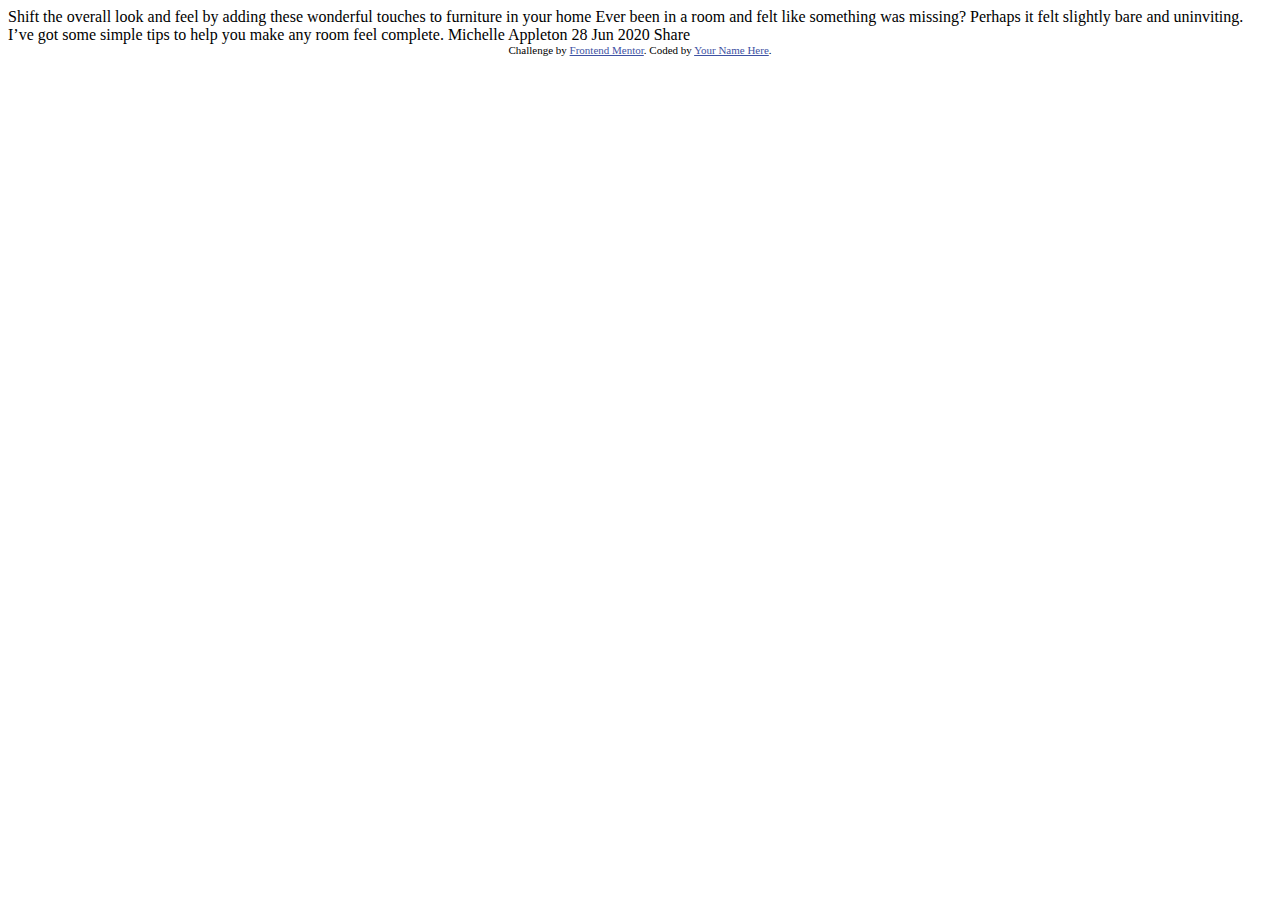
==== article-preview-component-master/index.html @ a97fe219 "add project" ====
<!DOCTYPE html>
<html lang="en">
<head>
  <meta charset="UTF-8">
  <meta name="viewport" content="width=device-width, initial-scale=1.0"> <!-- displays site properly based on user's device -->

  <link rel="icon" type="image/png" sizes="32x32" href="./images/favicon-32x32.png">
  
  <title>Frontend Mentor | Article preview component</title>

  <!-- Feel free to remove these styles or customise in your own stylesheet 👍 -->
  <style>
    .attribution { font-size: 11px; text-align: center; }
    .attribution a { color: hsl(228, 45%, 44%); }
  </style>
</head>
<body>

  Shift the overall look and feel by adding these wonderful 
  touches to furniture in your home

  Ever been in a room and felt like something was missing? Perhaps 
  it felt slightly bare and uninviting. I’ve got some simple tips 
  to help you make any room feel complete.

  Michelle Appleton
  28 Jun 2020

  Share
  
  <div class="attribution">
    Challenge by <a href="https://www.frontendmentor.io?ref=challenge" target="_blank">Frontend Mentor</a>. 
    Coded by <a href="#">Your Name Here</a>.
  </div>
</body>
</html>
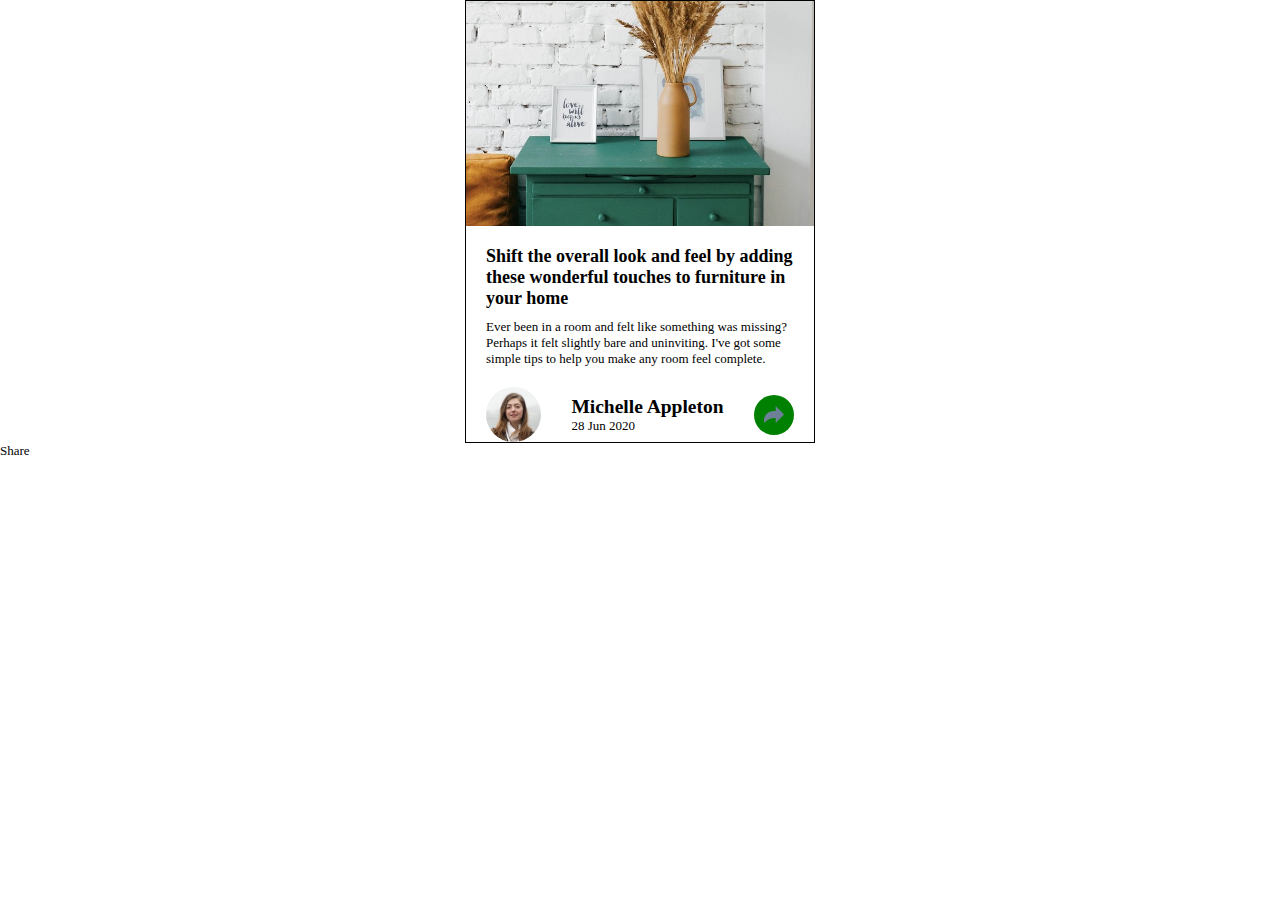
==== commit 86bba9cb: "working rough draft" ====
--- a/article-preview-component-master/index.html
+++ b/article-preview-component-master/index.html
@@ -3,34 +3,48 @@
 <head>
   <meta charset="UTF-8">
   <meta name="viewport" content="width=device-width, initial-scale=1.0"> <!-- displays site properly based on user's device -->
-
-  <link rel="icon" type="image/png" sizes="32x32" href="./images/favicon-32x32.png">
   
   <title>Frontend Mentor | Article preview component</title>
+  <link rel="stylesheet" href="style.css">
 
-  <!-- Feel free to remove these styles or customise in your own stylesheet 👍 -->
-  <style>
-    .attribution { font-size: 11px; text-align: center; }
-    .attribution a { color: hsl(228, 45%, 44%); }
-  </style>
 </head>
 <body>
-
-  Shift the overall look and feel by adding these wonderful 
-  touches to furniture in your home
-
-  Ever been in a room and felt like something was missing? Perhaps 
-  it felt slightly bare and uninviting. I’ve got some simple tips 
-  to help you make any room feel complete.
-
-  Michelle Appleton
-  28 Jun 2020
-
+  <div class="card">
+    <div class="hero">
+      <img src="images/drawers.jpg">
+    </div>
+    <div class="copy">
+      <h1 class="head-line">Shift the overall look and feel by adding these wonderful 
+        touches to furniture in your home</h1>
+      <p class="pitch">Ever been in a room and felt like something was missing? Perhaps 
+        it felt slightly bare and uninviting. I've got some simple tips 
+        to help you make any room feel complete.</p>
+      <div class="author-card">
+        <div class="avatar-frame author-info">
+          <img class="avatar" src="images/avatar-michelle.jpg" alt="author's profile image">
+        </div>
+        <div class="author-text-info author-info">
+          <h2 class="author-name">Michelle Appleton</h2>
+          <p class="article-date">28 Jun 2020</p>
+        </div>
+        <button class="share-frame show-share">
+          <img class="share-img show-share" src="images/icon-share.svg">
+        </button>
+      </div>
+      <div class="share-card toggle-off">
+        <div class="left share-info">
+          <p class="share-info">share</p>
+          <button class="share-info"><img  class="share-info" src="images/icon-facebook.svg" alt="share to facebook"></button>
+          <button class="share-info"><img  class="share-info" src="images/icon-twitter.svg" alt="share to twitter"></button>
+          <button class="share-info"><img  class="share-info" src="images/icon-pinterest.svg" alt="share to pinterest"></button>
+        </div>
+        <button class="share-frame share-info">
+          <img class="share-img share-info" src="images/icon-share.svg">
+        </button>
+      </div>
+    </div>
+  </div>
   Share
-  
-  <div class="attribution">
-    Challenge by <a href="https://www.frontendmentor.io?ref=challenge" target="_blank">Frontend Mentor</a>. 
-    Coded by <a href="#">Your Name Here</a>.
-  </div>
+  <script src="script.js"></script>
 </body>
 </html>--- a/article-preview-component-master/style.css
+++ b/article-preview-component-master/style.css
@@ -0,0 +1,121 @@
+* {
+    box-sizing: border-box;
+    padding: 0;
+    margin: 0;
+}
+
+:root {
+    --dark: hsl(217, 19%, 35%);
+    --dark-alt: hsl(214, 17%, 51%);
+    --light:hsl(212, 23%, 69%);
+    --light-alt: hsl(210, 46%, 95%)
+}
+
+@import url('https://fonts.googleapis.com/css2?family=Manrope:wght@400;500;700&display=swap');
+
+body {
+    font-size: 13px;
+    font-family: 'Manrope';
+}
+
+img {
+    width: 100%;
+}
+
+.head-line {
+    font-size: 18px;
+    font-weight: 700;
+    margin-bottom: 10px;
+}
+
+.pitch {
+    margin-bottom: 20px;
+}
+
+.card {
+    width: 350px;
+    margin: 0 auto;
+    border: 1px solid black;
+}
+
+.hero {
+    height: 225px;
+    display: block;
+    overflow: hidden;
+    margin-bottom: 20px;
+}
+
+.copy {
+    padding-left: 20px;
+    padding-right: 20px;
+    display: flex;
+    flex-direction: column;
+}
+
+.author-card {
+    display: flex;
+    flex-direction: row;
+    --card-size: 55px;
+    height: var(--card-size);
+    justify-content: space-between;
+    align-items: center;
+    position: relative;
+}
+
+.author-card > img {
+    object-fit: contain;
+}
+
+.avatar-frame {
+    border-radius: 50%;
+    overflow: hidden;
+    width: var(--card-size);
+    height: var(--card-size);
+}
+
+.share-frame {
+    background-color: green;
+    border-radius: 50%;
+    width: calc(var(--card-size) - 15px);
+    height: calc(var(--card-size) - 15px);
+    display: flex;
+    justify-content: center;
+    align-items: center;
+    border: 0px;
+    cursor:pointer;
+}
+
+.share-img {
+    width: calc(var(--card-size) - 35px);
+}
+
+.share-card {
+    display: flex;
+    flex-direction: row;
+    height: var(--card-size);
+    background-color: var(--dark);
+    align-items: center;
+    justify-content: space-between;
+    width: 350px;
+    /*position: absolute;*/
+    /*left: -20px;*/
+    padding-left: 20px;
+    padding-right: 20px;
+}
+
+.left {
+    display: flex;
+    flex-direction: row;
+    align-items: center;
+
+}
+
+button {
+    background-color: rgba(0,0,0,0);
+    border: 0;
+    cursor: pointer;
+}
+
+.toggle-off {
+    display: none;
+}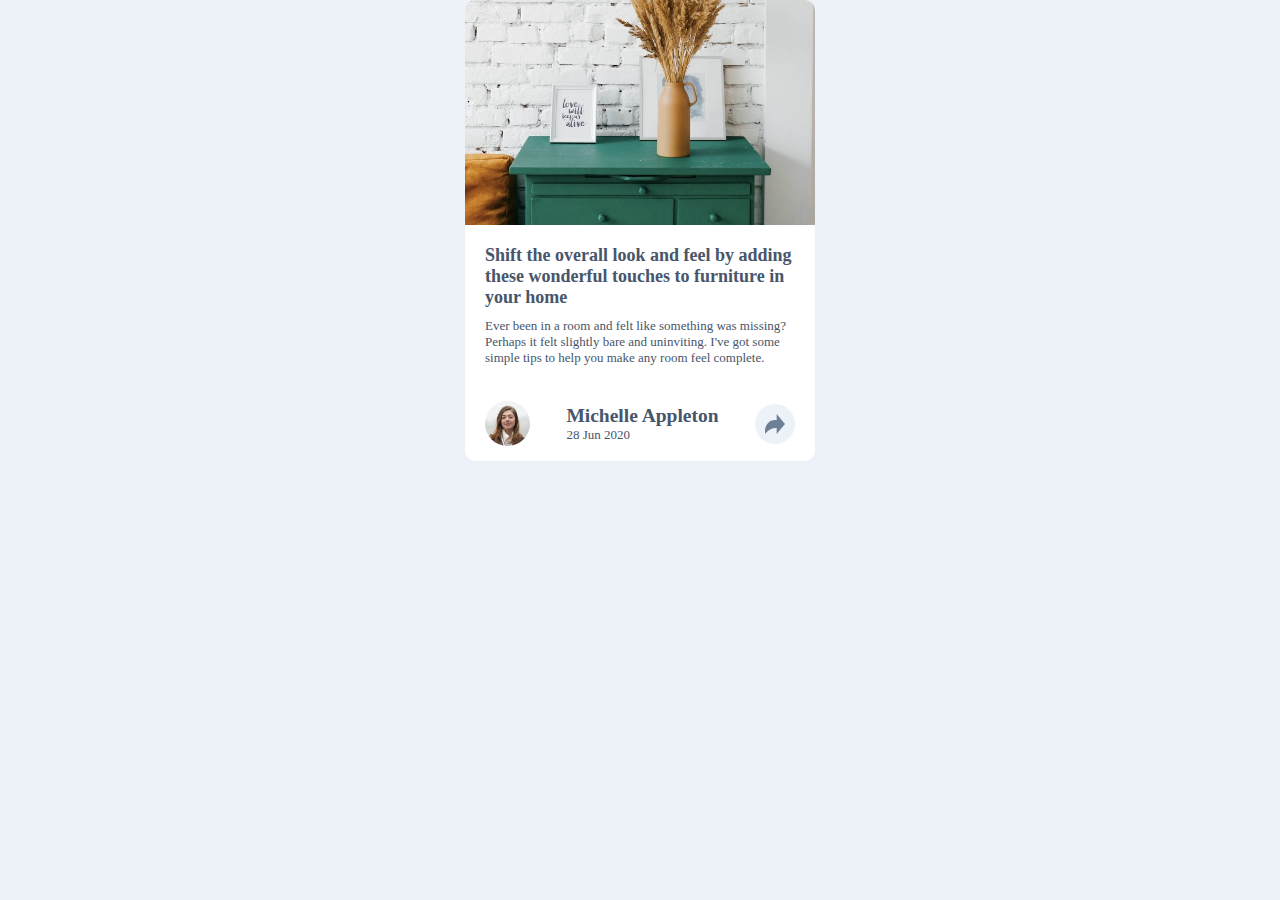
==== commit e60aeebb: "refactor" ====
--- a/article-preview-component-master/index.html
+++ b/article-preview-component-master/index.html
@@ -20,31 +20,29 @@
         it felt slightly bare and uninviting. I've got some simple tips 
         to help you make any room feel complete.</p>
       <div class="author-card">
-        <div class="avatar-frame author-info">
-          <img class="avatar" src="images/avatar-michelle.jpg" alt="author's profile image">
-        </div>
-        <div class="author-text-info author-info">
+        <img class="avatar" src="images/avatar-michelle.jpg" alt="author's profile image">
+        <div class="author-text-info">
           <h2 class="author-name">Michelle Appleton</h2>
           <p class="article-date">28 Jun 2020</p>
         </div>
-        <button class="share-frame show-share">
-          <img class="share-img show-share" src="images/icon-share.svg">
+        <button class="toggle-share">
+          <img class="toggle-share" src="images/icon-share.svg">
         </button>
+
+        <div class="share-card">
+          <div class="left share-info">
+            <p class="share-info">share</p>
+            <button class="share-info"><img  class="share-info" src="images/icon-facebook.svg" alt="share to facebook"></button>
+            <button class="share-info"><img  class="share-info" src="images/icon-twitter.svg" alt="share to twitter"></button>
+            <button class="share-info"><img  class="share-info" src="images/icon-pinterest.svg" alt="share to pinterest"></button>
+          </div>
+        </div>
       </div>
-      <div class="share-card toggle-off">
-        <div class="left share-info">
-          <p class="share-info">share</p>
-          <button class="share-info"><img  class="share-info" src="images/icon-facebook.svg" alt="share to facebook"></button>
-          <button class="share-info"><img  class="share-info" src="images/icon-twitter.svg" alt="share to twitter"></button>
-          <button class="share-info"><img  class="share-info" src="images/icon-pinterest.svg" alt="share to pinterest"></button>
-        </div>
-        <button class="share-frame share-info">
-          <img class="share-img share-info" src="images/icon-share.svg">
-        </button>
+      
+
       </div>
     </div>
   </div>
-  Share
   <script src="script.js"></script>
 </body>
 </html>--- a/article-preview-component-master/style.css
+++ b/article-preview-component-master/style.css
@@ -6,9 +6,9 @@
 
 :root {
     --dark: hsl(217, 19%, 35%);
-    --dark-alt: hsl(214, 17%, 51%);
+    --dark-alt: #6d7f97;
     --light:hsl(212, 23%, 69%);
-    --light-alt: hsl(210, 46%, 95%)
+    --light-alt: hsl(210, 46%, 95%);
 }
 
 @import url('https://fonts.googleapis.com/css2?family=Manrope:wght@400;500;700&display=swap');
@@ -16,26 +16,28 @@
 body {
     font-size: 13px;
     font-family: 'Manrope';
+    background-color: var(--light-alt);
+    color: var(--dark);
 }
 
 img {
     width: 100%;
 }
 
-.head-line {
-    font-size: 18px;
-    font-weight: 700;
-    margin-bottom: 10px;
+button {
+    background-color: rgba(0,0,0,0);
+    border: 0;
+    cursor: pointer;
 }
 
-.pitch {
-    margin-bottom: 20px;
-}
+/* layout */
 
 .card {
     width: 350px;
     margin: 0 auto;
-    border: 1px solid black;
+    background-color: white;
+    border-radius: 10px;
+    overflow: hidden;
 }
 
 .hero {
@@ -46,19 +48,34 @@
 }
 
 .copy {
-    padding-left: 20px;
-    padding-right: 20px;
     display: flex;
     flex-direction: column;
 }
 
+.head-line {
+    font-size: 18px;
+    font-weight: 700;
+    margin: 0 20px 10px 20px;
+}
+
+.pitch {
+    margin: 0 20px 20px 20px;
+}
+
+/* author card */
+
 .author-card {
     display: flex;
     flex-direction: row;
-    --card-size: 55px;
+    --card-size: 75px;
     height: var(--card-size);
     justify-content: space-between;
     align-items: center;
+    position: relative;
+    padding-left: 20px;
+    padding-right: 20px;
+    padding-bottom: 10px;
+    padding-top:10px;
     position: relative;
 }
 
@@ -66,56 +83,53 @@
     object-fit: contain;
 }
 
-.avatar-frame {
+.avatar {
     border-radius: 50%;
     overflow: hidden;
     width: var(--card-size);
     height: var(--card-size);
+    height: 45px;
+    width: 45px;
 }
 
-.share-frame {
-    background-color: green;
+button.toggle-share {
+    background-color: var(--light-alt);
     border-radius: 50%;
-    width: calc(var(--card-size) - 15px);
-    height: calc(var(--card-size) - 15px);
+    width: 40px;
+    height: 40px;
     display: flex;
     justify-content: center;
     align-items: center;
     border: 0px;
     cursor:pointer;
+    z-index: 100;
 }
 
-.share-img {
-    width: calc(var(--card-size) - 35px);
+img.toggle-share {
+    width: 20px;
+    height: 20px;
 }
 
+/* share card */
+
 .share-card {
+    width:350px;
+    height:75px;
     display: flex;
     flex-direction: row;
-    height: var(--card-size);
     background-color: var(--dark);
     align-items: center;
     justify-content: space-between;
-    width: 350px;
-    /*position: absolute;*/
-    /*left: -20px;*/
     padding-left: 20px;
     padding-right: 20px;
+    margin-top: 10px;
+    position: absolute;
+    left: 0px;
+    display: none;
 }
 
 .left {
     display: flex;
     flex-direction: row;
     align-items: center;
-
 }
-
-button {
-    background-color: rgba(0,0,0,0);
-    border: 0;
-    cursor: pointer;
-}
-
-.toggle-off {
-    display: none;
-}